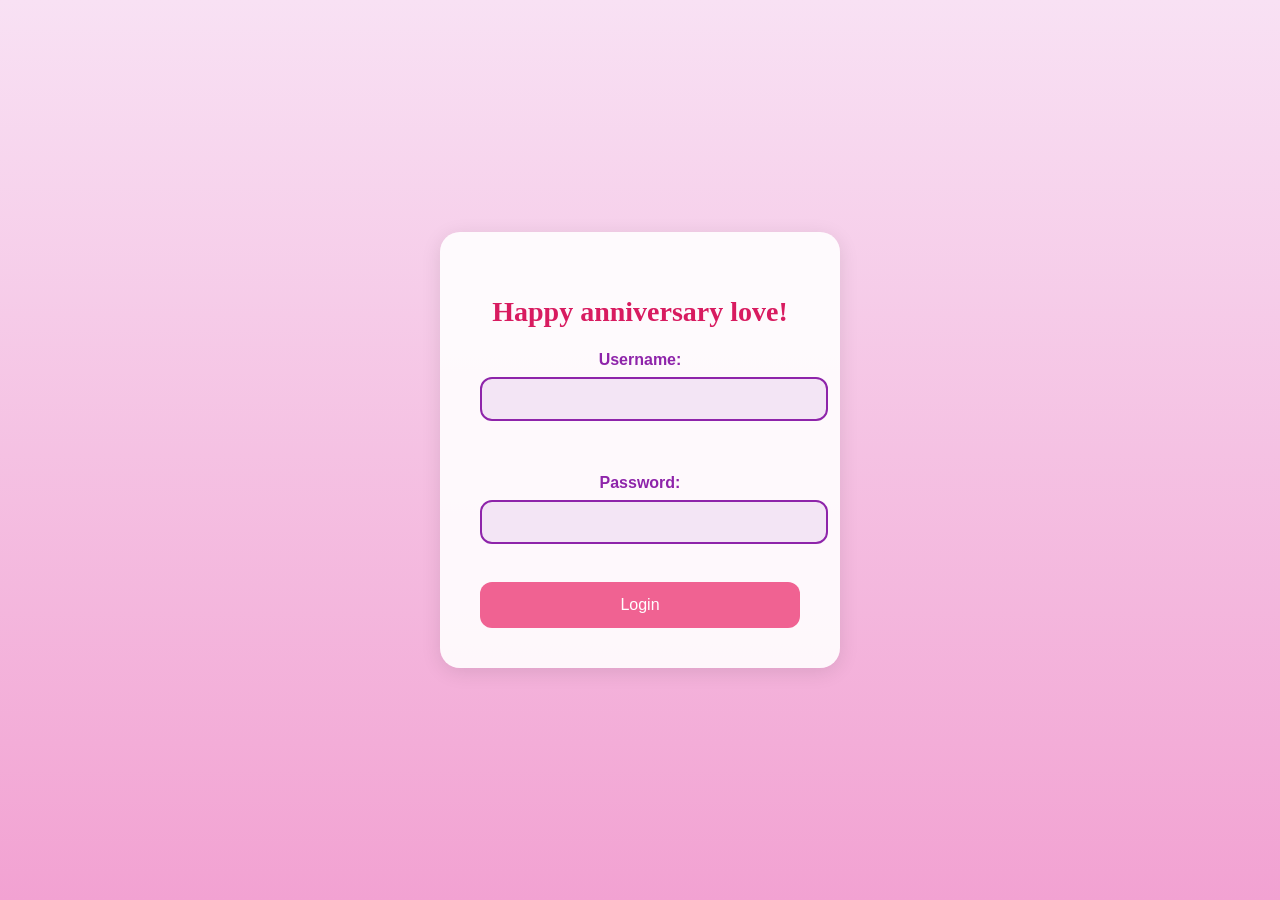
==== index.html @ 5197f385 "Add files via upload" ====
<!DOCTYPE html>
<html lang="en">
<head>
  <meta charset="UTF-8">
  <meta name="viewport" content="width=device-width, initial-scale=1.0">
  <title>Lovely Test Game</title>
  <style>
    /* General body styling */
    body {
      font-family: 'Quicksand', sans-serif;
      background: linear-gradient(to bottom, #F8E1F4, #F2A2D2); /* Soft pink gradient */
      color: #6A1E9C; /* Deep purple color for text */
      margin: 0;
      padding: 0;
      height: 100vh;
      display: flex;
      justify-content: center;
      align-items: center;
      position: relative;
      overflow: hidden; /* Ensures butterflies stay within the screen */
    }

    /* Butterfly image background */
    body::after {
      content: '';
      background-image: url('https://www.example.com/butterfly.png'); /* Replace with actual URL */
      position: absolute;
      top: 10%;
      left: 50%;
      background-size: contain;
      background-repeat: no-repeat;
      animation: flutter 7s infinite alternate;
      width: 60px;
      height: 60px;
      transform-origin: center;
    }

    /* Animations */
    @keyframes flutter {
      0% {
        transform: translate(0, 0) scale(1);
      }
      50% {
        transform: translate(30px, -30px) scale(1.3);
      }
      100% {
        transform: translate(-30px, 30px) scale(1);
      }
    }

    /* Centered container for the forms */
    .container {
      background-color: rgba(255, 255, 255, 0.9); /* Soft white background with transparency */
      border-radius: 20px;
      box-shadow: 0 4px 20px rgba(0, 0, 0, 0.1);
      padding: 40px;
      width: 320px;
      text-align: center;
      position: relative; /* Keep content above the animated background */
      overflow: hidden;
    }

    h2 {
      color: #D81B60; /* Soft pinkish color for headings */
      font-family: 'Dancing Script', cursive;
      font-size: 28px;
    }

    label {
      font-weight: bold;
      display: block;
      margin-top: 15px;
      color: #8E24AA;
      font-size: 16px;
    }

    input[type="text"], input[type="password"], input[type="text"] {
      width: 100%;
      padding: 12px;
      margin-top: 8px;
      margin-bottom: 20px;
      border: 2px solid #8E24AA;
      border-radius: 12px;
      outline: none;
      font-size: 14px;
      background-color: #F3E5F5;
    }

    input[type="text"]:focus, input[type="password"]:focus, input[type="number"]:focus {
      border-color: #F8BBD0;
    }

    button {
      background-color: #F06292;
      color: white;
      padding: 14px;
      border: none;
      border-radius: 12px;
      cursor: pointer;
      font-size: 16px;
      width: 100%;
      transition: background-color 0.3s ease;
    }

    button:hover {
      background-color: #D81B60;
    }

    .hidden {
      display: none;
    }

    .question {
      margin-bottom: 20px;
      text-align: left;
    }

    .question input {
      width: 50%;
      display: inline-block;
    }

    #loginError {
      color: red;
      font-size: 14px;
      margin-top: 10px;
      display: none;
    }

    #resultPage {
      text-align: center;
    }

    #resultPage h2 {
      font-size: 28px;
      color: #6A1E9C;
      font-family: 'Dancing Script', cursive;
    }

    #resultPage p {
      font-size: 18px;
      color: #F06292;
    }

    #resultPage button {
      background-color: #F8BBD0;
      color: #6A1E9C;
    }

    #resultPage button:hover {
      background-color: #F1C4E5;
    }

    /* Instructions page styling */
    .instructions-page {
      text-align: center;
    }

    .instructions-page h2 {
      color: #6A1E9C;
      font-size: 28px;
      font-family: 'Dancing Script', cursive;
    }

    .instructions-page p {
      font-size: 18px;
      color: #F06292;
    }

    .instructions-page button {
      background-color: #F8BBD0;
      color: #6A1E9C;
      padding: 14px;
      border: none;
      border-radius: 12px;
      cursor: pointer;
      font-size: 16px;
    }

    .instructions-page button:hover {
      background-color: #F1C4E5;
    }
  </style>
</head>
<body>

  <!-- Login Page -->
  <div class="container" id="loginPage">
    <h2>Happy anniversary love!</h2>
    <label for="username">Username:</label>
    <input type="text" id="username" required><br><br>
    <label for="password">Password:</label>
    <input type="password" id="password" required><br><br>
    <button type="button" onclick="login()">Login</button>
    <p id="loginError">Invalid username or password.</p>
  </div>

  <!-- Test Page (Quiz) -->
  <div class="container hidden" id="testPage">
    <h2>Test Game</h2>
    <form id="quizForm" onsubmit="return submitQuiz()">
      <div class="question">
        <label for="q1">What is the day of our anniversary?</label><br>
        <input type="text" id="q1" required>
      </div>
      <div class="question">
        <label for="q2">Saan tayo nung December 6?</label><br>
        <input type="text" id="q2" required>
      </div>
      <div class="question">
        <label for="q3">Ano yung majority color na nasa box?</label><br>
        <input type="text" id="q3" required>
      </div>
      <div class="question">
        <label for="q4">Bakit moko mahal?</label><br>
        <input type="text" id="q4" required>
      </div>
      <div class="question">
        <label for="q5">What is my love language?</label><br>
        <input type="text" id="q5" required>
      </div>
      <button type="submit">Submit</button>
    </form>
  </div>

  <!-- Instructions Page -->
  <div class="container hidden instructions-page" id="instructionsPage">
    <h2>Great job on finishing the quiz!</h2>
    <p> Hello, una sa lahat patugtog ka sa list na to sa tamang pagkakasunod sunod ah Paper rings by taylor swift , the only exception by paramore, Fix you cold play , santa tell me by ariana grande ayun next naman pag open mo nan syempre naman love meron yan jan pic at ayun may 1,2,3,4 una mong kukunin yung 1 syempre naman hahaha so ayun ang 1 nasa kanan ata di ko sure hay pero kung nasa harap mo pic nasa kanan siguro yun pag nabasa mo una una yun pag hindi baka nasa kaliwa hahahaha ayun tapos 2 sunod sunod na yun if kanan papuntang kaliwa if nasa kaliwa papunta sa kanan ayun baby ko tapos syempre baby ko enjoy the rest. wag mo muna i cliclick tong message dito kase pag na open mo na lahat tsaka mo open yung pinaka huli mwa iloveyouu. open mo na yung pinaka maliit hehe iloveyousomuch baby ko. </p>
    <button onclick="goToResultPage()">See the Message</button>
  </div>

  <!-- Result Page -->
  <div id="resultPage" class="hidden">
    <h2>Happy anniversary baby!</h2>
    <p>Hello love nakarating kana here so sa pinaka huli syempre ah nagpapakita ito ng walang hangang pagmamahal ko sayo na kahit na anong mangyare akoy buo at sayong sayo lagi hi baby ko maraming salamat dahil ikaw ang naging girlfriend ko hinding hindi ako nagsisisi na ikaw minahal ko dahil sa kabila ng mga bagay na di magandangn nangyayare e nandito ka parin ayun naman mahalaga sa lahat yubg pagigng matatag ng bawat isa alam kong balang araw mawawala yun pero sisikapin ko na maging mas okay padin us ayun baby ko and wag na tayo mag away and wag na maulit yung gabing nag away tayo kase mahirap yun for me and sa lahat ng di magaganda na alam mo wag na po gawin yun mag iwas iwas na po tayo sa mga haha haha nayan na reactions madalas ikaw na nagawa nan e wag mo naman ako lagi sinasabihan na guilty love lalo na nung nasa school nag sasabi lang ako ng totoo sayo lalo na yung sa babae eme eme totoo naman lahat sinasabi ko tsaka di ako nalapit love and ayun eto nga po pala yung pinag pupuyatan ko nahihirapan ako gumawa neto e first time and hindi pala madali tong ganito need pala talaga panay ka creativeness sa katawan na like motivated ka kung hindi talagang di ka makakabuo ng isang ganito so ayun mga parts na habang ginagawa koto aligaga ako may times pa na naiiyak me and nga pala baby ko hahaha ayun isip isip ko na kahit na magalit ka wag mo lang malaman na eto regalo ko okay lang e hahaha ayun baby ko mag iingat ka lagi happy anniversary maraming salamat sa lahat and proud na proud me sa kasipagan mo iloveeyouuuu and smile ka lagi baby ko ah mwaaaa 😚❤️ </p>
    <button onclick="goBackToLogin()">Go to Login Page</button>
  </div>

  <script>
    const validUsername = "ronabelle"; // Updated username
    const validPassword = "michaelangelovaldez"; // Updated password

    function login() {
      const username = document.getElementById("username").value;
      const password = document.getElementById("password").value;
      
      if (username === validUsername && password === validPassword) {
        document.getElementById("loginPage").classList.add("hidden");
        document.getElementById("testPage").classList.remove("hidden");
      } else {
        document.getElementById("loginError").style.display = "block";
      }
    }

    function submitQuiz() {
      const answers = [
        document.getElementById("q1").value.toLowerCase(),
        document.getElementById("q2").value.toLowerCase(),
        document.getElementById("q3").value.toLowerCase(),
        document.getElementById("q4").value.toLowerCase(),
        document.getElementById("q5").value.toLowerCase()
      ];

      const correctAnswers = [
        "december 6",
        "festivalmall",
        "lavender",
        "", // Any answer is accepted for question 4
        "physical touch and words of affirmation"
      ];

      for (let i = 0; i < answers.length; i++) {
        if (i === 3) {
          continue; // Skip validation for the "Bakit moko mahal?" question
        }
        if (answers[i] !== correctAnswers[i].toString()) {
          alert("You answered incorrectly. Try again.");
          return false; // Prevent form submission if incorrect answer is found
        }
      }

      document.getElementById("testPage").classList.add("hidden");
      document.getElementById("instructionsPage").classList.remove("hidden");
      return false; // Prevent form submission
    }

    function goToResultPage() {
      document.getElementById("instructionsPage").classList.add("hidden");
      document.getElementById("resultPage").classList.remove("hidden");
    }

    function goBackToLogin() {
      document.getElementById("resultPage").classList.add("hidden");
      document.getElementById("loginPage").classList.remove("hidden");
    }
  </script>

</body>
</html>
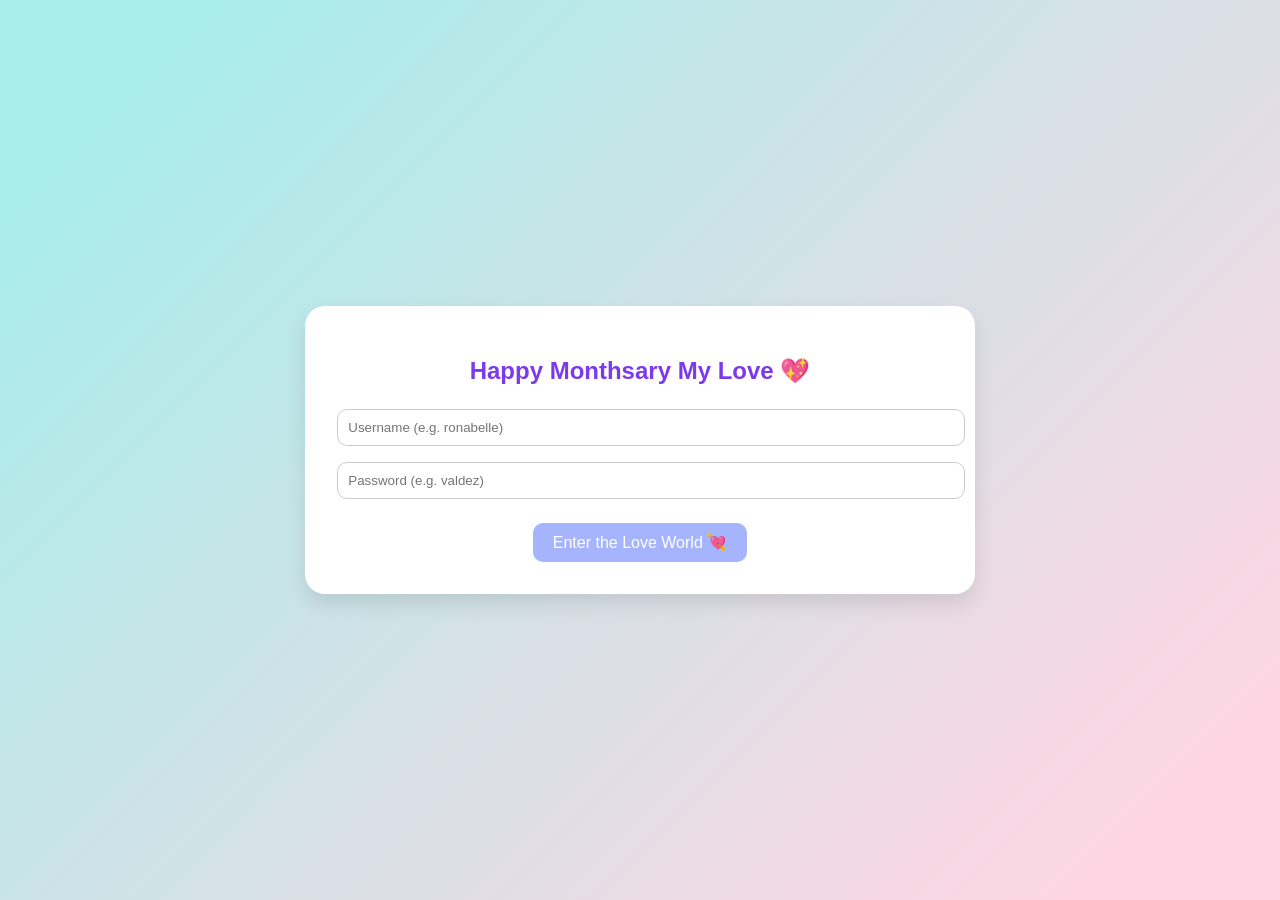
==== commit 78129fd4: "Add files via upload" ====
--- a/index.html
+++ b/index.html
@@ -1,300 +1,226 @@
 <!DOCTYPE html>
 <html lang="en">
 <head>
-  <meta charset="UTF-8">
-  <meta name="viewport" content="width=device-width, initial-scale=1.0">
-  <title>Lovely Test Game</title>
+  <meta charset="UTF-8" />
+  <meta name="viewport" content="width=device-width, initial-scale=1" />
+  <title>Welcome My Love</title>
   <style>
-    /* General body styling */
+    :root {
+      --primary-color: Lavender;
+      --secondary-color: #e0e7ff;
+      --accent-color: #a5b4fc;
+      --text-color: #1e293b;
+      --bg-color: #f8fafc;
+      --nav-bg: linear-gradient(135deg, #a8edea 10%, #fed6e3 90%);
+      --nav-text: black;
+      --nav-hover-bg: white;
+    }
+
     body {
-      font-family: 'Quicksand', sans-serif;
-      background: linear-gradient(to bottom, #F8E1F4, #F2A2D2); /* Soft pink gradient */
-      color: #6A1E9C; /* Deep purple color for text */
       margin: 0;
-      padding: 0;
-      height: 100vh;
-      display: flex;
+      font-family: 'Segoe UI', Tahoma, Geneva, Verdana, sans-serif;
+      background: linear-gradient(135deg, #a8edea 10%, #fed6e3 90%);
+      color: var(--text-color);
+      display: flex;
+      flex-direction: column;
+      min-height: 100vh;
+    }
+
+    .login-container {
+      display: flex;
+      flex-direction: column;
       justify-content: center;
       align-items: center;
-      position: relative;
-      overflow: hidden; /* Ensures butterflies stay within the screen */
-    }
-
-    /* Butterfly image background */
-    body::after {
-      content: '';
-      background-image: url('https://www.example.com/butterfly.png'); /* Replace with actual URL */
-      position: absolute;
-      top: 10%;
-      left: 50%;
-      background-size: contain;
-      background-repeat: no-repeat;
-      animation: flutter 7s infinite alternate;
-      width: 60px;
-      height: 60px;
-      transform-origin: center;
-    }
-
-    /* Animations */
-    @keyframes flutter {
-      0% {
-        transform: translate(0, 0) scale(1);
-      }
-      50% {
-        transform: translate(30px, -30px) scale(1.3);
-      }
-      100% {
-        transform: translate(-30px, 30px) scale(1);
-      }
-    }
-
-    /* Centered container for the forms */
-    .container {
-      background-color: rgba(255, 255, 255, 0.9); /* Soft white background with transparency */
+      height: 100vh;
+      background: var(--nav-bg);
+    }
+
+    .login-box {
+      background: white;
+      padding: 2rem;
       border-radius: 20px;
-      box-shadow: 0 4px 20px rgba(0, 0, 0, 0.1);
-      padding: 40px;
-      width: 320px;
+      box-shadow: 0 10px 20px rgba(0,0,0,0.1);
       text-align: center;
-      position: relative; /* Keep content above the animated background */
-      overflow: hidden;
-    }
-
-    h2 {
-      color: #D81B60; /* Soft pinkish color for headings */
-      font-family: 'Dancing Script', cursive;
-      font-size: 28px;
-    }
-
-    label {
-      font-weight: bold;
-      display: block;
-      margin-top: 15px;
-      color: #8E24AA;
-      font-size: 16px;
-    }
-
-    input[type="text"], input[type="password"], input[type="text"] {
+    }
+
+    .login-box h2 {
+      margin-bottom: 1rem;
+      color: #7c3aed;
+    }
+
+    .login-box input {
       width: 100%;
-      padding: 12px;
-      margin-top: 8px;
-      margin-bottom: 20px;
-      border: 2px solid #8E24AA;
-      border-radius: 12px;
-      outline: none;
-      font-size: 14px;
-      background-color: #F3E5F5;
-    }
-
-    input[type="text"]:focus, input[type="password"]:focus, input[type="number"]:focus {
-      border-color: #F8BBD0;
-    }
-
-    button {
-      background-color: #F06292;
+      padding: 10px;
+      margin: 0.5rem 0;
+      border: 1px solid #ccc;
+      border-radius: 10px;
+    }
+
+    .login-box button {
+      margin-top: 1rem;
+      padding: 10px 20px;
+      background-color: var(--accent-color);
       color: white;
-      padding: 14px;
       border: none;
-      border-radius: 12px;
+      border-radius: 10px;
       cursor: pointer;
-      font-size: 16px;
+      font-size: 1rem;
+    }
+
+    .login-box button:hover {
+      background-color: #818cf8;
+    }
+
+    header {
+      background-color: var(--nav-bg);
+      color: var(--nav-text);
+      padding: 1rem 2rem;
+      display: flex;
+      align-items: center;
+      justify-content: space-between;
+      flex-wrap: wrap;
+    }
+
+    header h1 {
+      margin: 0;
+      font-weight: 700;
+      font-size: 1.5rem;
+    }
+
+    nav {
+      display: flex;
+      gap: 1rem;
+    }
+
+    nav a {
+      color: var(--nav-text);
+      font-size: 1rem;
+      text-decoration: none;
+      padding: 0.5rem 1rem;
+      border-radius: 6px;
+      transition: background-color 0.3s ease;
+    }
+
+    nav a:hover,
+    nav a.active {
+      background-color: var(--nav-hover-bg);
+    }
+
+    main {
+      flex: 1;
+      padding: 2rem;
+      max-width: 900px;
+      margin: 0 auto;
       width: 100%;
-      transition: background-color 0.3s ease;
-    }
-
-    button:hover {
-      background-color: #D81B60;
-    }
-
-    .hidden {
+    }
+
+    footer {
+      text-align: center;
+      padding: 1rem 2rem;
+      font-size: 0.9rem;
+      color: #64748b;
+    }
+
+    .play-btn {
+      margin-top: 1rem;
+      padding: 10px 20px;
+      background-color: var(--accent-color);
+      color: white;
+      border: none;
+      border-radius: 10px;
+      cursor: pointer;
+      font-size: 1rem;
+    }
+
+    .play-btn:hover {
+      background-color: #818cf8;
+    }
+
+    #site-content {
       display: none;
-    }
-
-    .question {
-      margin-bottom: 20px;
-      text-align: left;
-    }
-
-    .question input {
-      width: 50%;
-      display: inline-block;
-    }
-
-    #loginError {
-      color: red;
-      font-size: 14px;
-      margin-top: 10px;
-      display: none;
-    }
-
-    #resultPage {
-      text-align: center;
-    }
-
-    #resultPage h2 {
-      font-size: 28px;
-      color: #6A1E9C;
-      font-family: 'Dancing Script', cursive;
-    }
-
-    #resultPage p {
-      font-size: 18px;
-      color: #F06292;
-    }
-
-    #resultPage button {
-      background-color: #F8BBD0;
-      color: #6A1E9C;
-    }
-
-    #resultPage button:hover {
-      background-color: #F1C4E5;
-    }
-
-    /* Instructions page styling */
-    .instructions-page {
-      text-align: center;
-    }
-
-    .instructions-page h2 {
-      color: #6A1E9C;
-      font-size: 28px;
-      font-family: 'Dancing Script', cursive;
-    }
-
-    .instructions-page p {
-      font-size: 18px;
-      color: #F06292;
-    }
-
-    .instructions-page button {
-      background-color: #F8BBD0;
-      color: #6A1E9C;
-      padding: 14px;
-      border: none;
-      border-radius: 12px;
-      cursor: pointer;
-      font-size: 16px;
-    }
-
-    .instructions-page button:hover {
-      background-color: #F1C4E5;
+      flex-direction: column;
+      min-height: 100vh;
     }
   </style>
 </head>
 <body>
 
-  <!-- Login Page -->
-  <div class="container" id="loginPage">
-    <h2>Happy anniversary love!</h2>
-    <label for="username">Username:</label>
-    <input type="text" id="username" required><br><br>
-    <label for="password">Password:</label>
-    <input type="password" id="password" required><br><br>
-    <button type="button" onclick="login()">Login</button>
-    <p id="loginError">Invalid username or password.</p>
+<!-- LOGIN SCREEN -->
+<div class="login-container" id="login-container">
+  <div class="login-box">
+    <h2>Happy Monthsary My Love 💖</h2>
+    <input type="text" id="username" placeholder="Username (e.g. ronabelle)" />
+    <input type="password" id="password" placeholder="Password (e.g. valdez)" />
+    <button onclick="login()">Enter the Love World 💘</button>
   </div>
-
-  <!-- Test Page (Quiz) -->
-  <div class="container hidden" id="testPage">
-    <h2>Test Game</h2>
-    <form id="quizForm" onsubmit="return submitQuiz()">
-      <div class="question">
-        <label for="q1">What is the day of our anniversary?</label><br>
-        <input type="text" id="q1" required>
-      </div>
-      <div class="question">
-        <label for="q2">Saan tayo nung December 6?</label><br>
-        <input type="text" id="q2" required>
-      </div>
-      <div class="question">
-        <label for="q3">Ano yung majority color na nasa box?</label><br>
-        <input type="text" id="q3" required>
-      </div>
-      <div class="question">
-        <label for="q4">Bakit moko mahal?</label><br>
-        <input type="text" id="q4" required>
-      </div>
-      <div class="question">
-        <label for="q5">What is my love language?</label><br>
-        <input type="text" id="q5" required>
-      </div>
-      <button type="submit">Submit</button>
-    </form>
-  </div>
-
-  <!-- Instructions Page -->
-  <div class="container hidden instructions-page" id="instructionsPage">
-    <h2>Great job on finishing the quiz!</h2>
-    <p> Hello, una sa lahat patugtog ka sa list na to sa tamang pagkakasunod sunod ah Paper rings by taylor swift , the only exception by paramore, Fix you cold play , santa tell me by ariana grande ayun next naman pag open mo nan syempre naman love meron yan jan pic at ayun may 1,2,3,4 una mong kukunin yung 1 syempre naman hahaha so ayun ang 1 nasa kanan ata di ko sure hay pero kung nasa harap mo pic nasa kanan siguro yun pag nabasa mo una una yun pag hindi baka nasa kaliwa hahahaha ayun tapos 2 sunod sunod na yun if kanan papuntang kaliwa if nasa kaliwa papunta sa kanan ayun baby ko tapos syempre baby ko enjoy the rest. wag mo muna i cliclick tong message dito kase pag na open mo na lahat tsaka mo open yung pinaka huli mwa iloveyouu. open mo na yung pinaka maliit hehe iloveyousomuch baby ko. </p>
-    <button onclick="goToResultPage()">See the Message</button>
-  </div>
-
-  <!-- Result Page -->
-  <div id="resultPage" class="hidden">
-    <h2>Happy anniversary baby!</h2>
-    <p>Hello love nakarating kana here so sa pinaka huli syempre ah nagpapakita ito ng walang hangang pagmamahal ko sayo na kahit na anong mangyare akoy buo at sayong sayo lagi hi baby ko maraming salamat dahil ikaw ang naging girlfriend ko hinding hindi ako nagsisisi na ikaw minahal ko dahil sa kabila ng mga bagay na di magandangn nangyayare e nandito ka parin ayun naman mahalaga sa lahat yubg pagigng matatag ng bawat isa alam kong balang araw mawawala yun pero sisikapin ko na maging mas okay padin us ayun baby ko and wag na tayo mag away and wag na maulit yung gabing nag away tayo kase mahirap yun for me and sa lahat ng di magaganda na alam mo wag na po gawin yun mag iwas iwas na po tayo sa mga haha haha nayan na reactions madalas ikaw na nagawa nan e wag mo naman ako lagi sinasabihan na guilty love lalo na nung nasa school nag sasabi lang ako ng totoo sayo lalo na yung sa babae eme eme totoo naman lahat sinasabi ko tsaka di ako nalapit love and ayun eto nga po pala yung pinag pupuyatan ko nahihirapan ako gumawa neto e first time and hindi pala madali tong ganito need pala talaga panay ka creativeness sa katawan na like motivated ka kung hindi talagang di ka makakabuo ng isang ganito so ayun mga parts na habang ginagawa koto aligaga ako may times pa na naiiyak me and nga pala baby ko hahaha ayun isip isip ko na kahit na magalit ka wag mo lang malaman na eto regalo ko okay lang e hahaha ayun baby ko mag iingat ka lagi happy anniversary maraming salamat sa lahat and proud na proud me sa kasipagan mo iloveeyouuuu and smile ka lagi baby ko ah mwaaaa 😚❤️ </p>
-    <button onclick="goBackToLogin()">Go to Login Page</button>
-  </div>
-
-  <script>
-    const validUsername = "ronabelle"; // Updated username
-    const validPassword = "michaelangelovaldez"; // Updated password
-
-    function login() {
-      const username = document.getElementById("username").value;
-      const password = document.getElementById("password").value;
-      
-      if (username === validUsername && password === validPassword) {
-        document.getElementById("loginPage").classList.add("hidden");
-        document.getElementById("testPage").classList.remove("hidden");
-      } else {
-        document.getElementById("loginError").style.display = "block";
-      }
-    }
-
-    function submitQuiz() {
-      const answers = [
-        document.getElementById("q1").value.toLowerCase(),
-        document.getElementById("q2").value.toLowerCase(),
-        document.getElementById("q3").value.toLowerCase(),
-        document.getElementById("q4").value.toLowerCase(),
-        document.getElementById("q5").value.toLowerCase()
-      ];
-
-      const correctAnswers = [
-        "december 6",
-        "festivalmall",
-        "lavender",
-        "", // Any answer is accepted for question 4
-        "physical touch and words of affirmation"
-      ];
-
-      for (let i = 0; i < answers.length; i++) {
-        if (i === 3) {
-          continue; // Skip validation for the "Bakit moko mahal?" question
-        }
-        if (answers[i] !== correctAnswers[i].toString()) {
-          alert("You answered incorrectly. Try again.");
-          return false; // Prevent form submission if incorrect answer is found
-        }
-      }
-
-      document.getElementById("testPage").classList.add("hidden");
-      document.getElementById("instructionsPage").classList.remove("hidden");
-      return false; // Prevent form submission
-    }
-
-    function goToResultPage() {
-      document.getElementById("instructionsPage").classList.add("hidden");
-      document.getElementById("resultPage").classList.remove("hidden");
-    }
-
-    function goBackToLogin() {
-      document.getElementById("resultPage").classList.add("hidden");
-      document.getElementById("loginPage").classList.remove("hidden");
-    }
-  </script>
+</div>
+
+<!-- SITE CONTENT -->
+<div id="site-content">
+  <header>
+    <div style="display: flex; align-items: center; gap: 0.5rem;">
+      <img src="logo.jpeg" alt="Logo" style="height: 120px; width: 85px;" />
+      <h1>My special website</h1>
+    </div>
+    <nav aria-label="Primary">
+      <a href="index.html" class="active" aria-current="page">Home</a>
+      <a href="music.html">Music</a>
+      <a href="photos.html">Photo</a>
+    </nav>
+  </header>
+
+  <audio id="bg-music" loop>
+    <source src="Paper.mp3" type="audio/mpeg" />
+    Your browser does not support the audio element.
+  </audio>
+
+  <main>
+    <h2>Welcome to the home page</h2><br>
+
+    <video width="70%" controls loop>
+      <source src="v1.mp4" type="video/mp4">
+      Your browser does not support the video tag.
+    </video>
+
+    <button class="play-btn" onclick="document.getElementById('bg-music').play()">🎵 Click to Play Our Song</button>
+
+    <h3>⚠️ CAUTION <br> Paano gamitin: Dito sa Home, okay lang mag-scroll scroll. Pero sa Music page, paki-play muna ang kanta bago ka magbasa, okay? At pakinggan hanggang dulo bago mag-next. Enjoy, mahal! ❤️</h3>
+    
+    <video width="70%" controls loop>
+  <source src="v2.mp4" type="video/mp4">
+  Your browser does not support the video tag.
+</video>
+
+    
+  </main>
+
+  <footer>
+    &copy; June 6, 2025. All rights reserved.
+  </footer>
+</div>
+
+<script>
+  function login() {
+    const user = document.getElementById("username").value.trim().toLowerCase();
+    const pass = document.getElementById("password").value.trim().toLowerCase();
+
+    if (user === "ronabelle" && pass === "valdez") {
+      document.getElementById("login-container").style.display = "none";
+      document.getElementById("site-content").style.display = "flex";
+      document.getElementById("bg-music").play().catch(() => {});
+    } else {
+      alert("Oops! Wrong username or password, try again my love 😢");
+    }
+  }
+
+  // Optional: autoplay music after user clicks anywhere
+  document.addEventListener("click", function () {
+    const audio = document.getElementById("bg-music");
+    if (audio && !audio.played.length) {
+      audio.play().catch(() => {});
+    }
+  }, { once: true });
+</script>
 
 </body>
 </html>
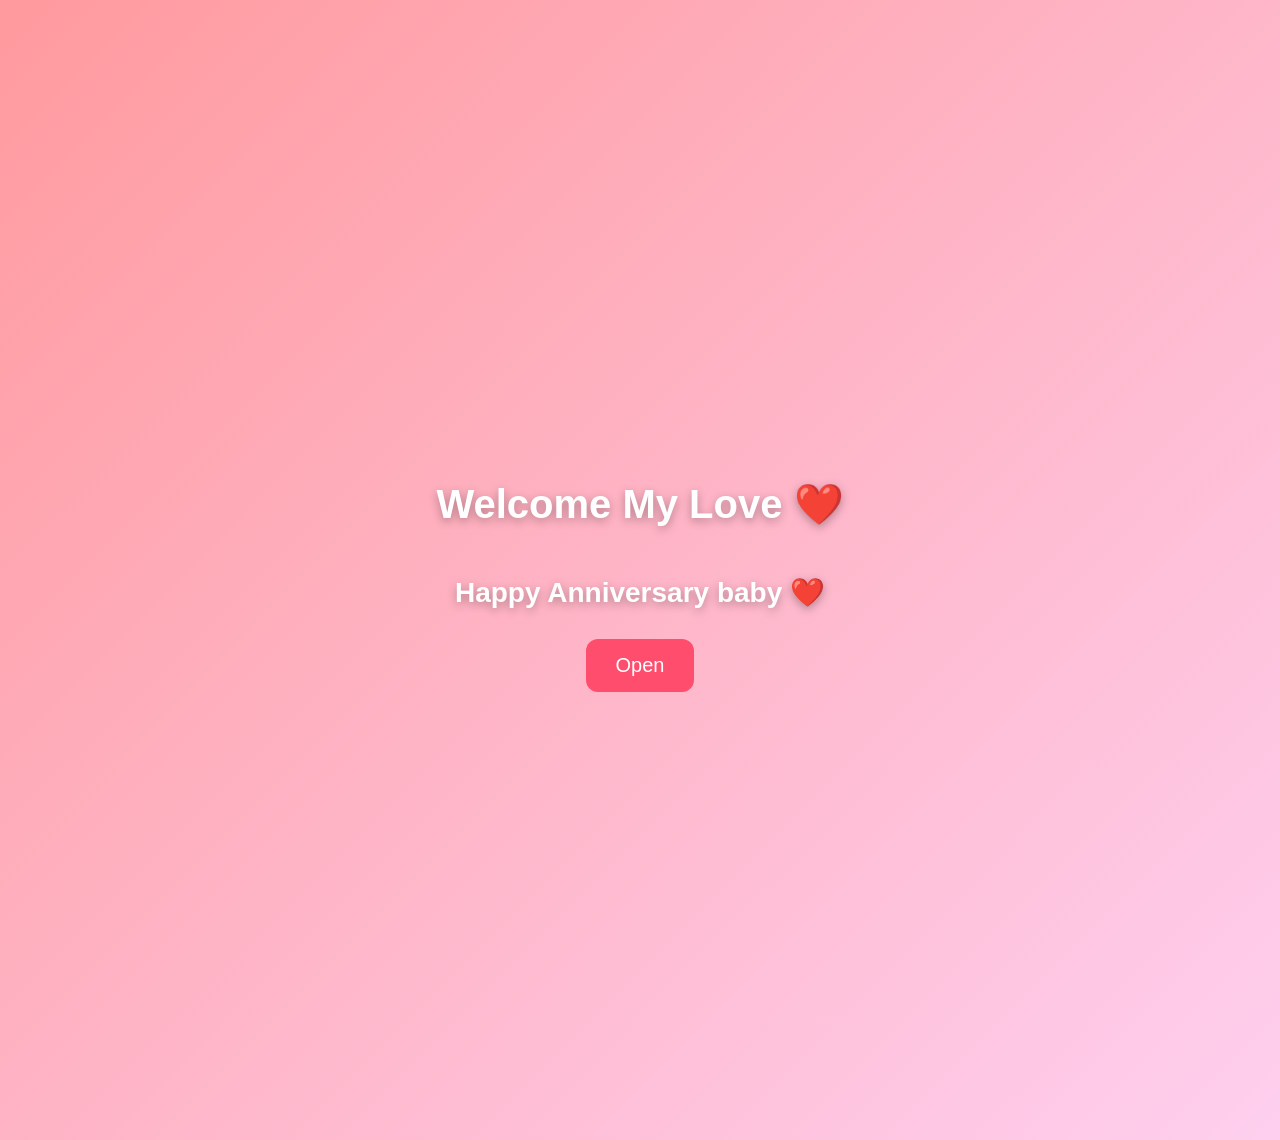
==== commit 87aed81a: "Add files via upload" ====
--- a/index.html
+++ b/index.html
@@ -1,226 +1,262 @@
 <!DOCTYPE html>
 <html lang="en">
 <head>
-  <meta charset="UTF-8" />
-  <meta name="viewport" content="width=device-width, initial-scale=1" />
-  <title>Welcome My Love</title>
+  <meta charset="UTF-8">
+  <title>Happy Anniversary ❤️</title>
+  <link rel="stylesheet" href="style.css">
   <style>
-    :root {
-      --primary-color: Lavender;
-      --secondary-color: #e0e7ff;
-      --accent-color: #a5b4fc;
-      --text-color: #1e293b;
-      --bg-color: #f8fafc;
-      --nav-bg: linear-gradient(135deg, #a8edea 10%, #fed6e3 90%);
-      --nav-text: black;
-      --nav-hover-bg: white;
-    }
-
     body {
       margin: 0;
-      font-family: 'Segoe UI', Tahoma, Geneva, Verdana, sans-serif;
-      background: linear-gradient(135deg, #a8edea 10%, #fed6e3 90%);
-      color: var(--text-color);
-      display: flex;
-      flex-direction: column;
-      min-height: 100vh;
-    }
-
-    .login-container {
+      font-family: "Poppins", sans-serif;
+      background: #ffcce6;
+    }
+
+    /* OPEN BUTTON PAGE */
+    #password-gate.centered {
       display: flex;
       flex-direction: column;
       justify-content: center;
       align-items: center;
       height: 100vh;
-      background: var(--nav-bg);
-    }
-
-    .login-box {
+      text-align: center;
+      background: linear-gradient(135deg,#ff9a9e,#fecfef);
+    }
+    #password-gate h1,
+    #password-gate h3 {
+      color: white;
+      margin-bottom: 20px;
+      text-shadow: 0 3px 10px rgba(0,0,0,0.3);
+    }
+    #password-gate h1 { font-size: 40px; }
+    #password-gate h3 { font-size: 28px; }
+    #password-gate button {
+      padding: 15px 30px;
+      border: none;
+      background: #ff4d6d;
+      color: white;
+      border-radius: 12px;
+      cursor: pointer;
+      font-size: 20px;
+    }
+
+    /* NAVBAR */
+    .navbar {
+      width: 100%;
+      background: rgba(255,255,255,0.9);
+      padding: 12px 20px;
+      display: flex;
+      justify-content: space-between;
+      align-items: center;
+      position: fixed;
+      top: 0;
+      left: 0;
+      backdrop-filter: blur(10px);
+      box-shadow: 0 4px 10px rgba(0,0,0,0.1);
+      z-index: 999;
+      display: none;
+      flex-wrap: wrap;
+    }
+    .navbar a {
+      text-decoration: none;
+      color: #d60048;
+      font-weight: bold;
+      margin: 5px 10px;
+      font-size: 18px;
+    }
+
+    /* Hero Section */
+    .hero {
+      padding: 80px 20px;
+      text-align: center;
+      background-image: url('bg.jpg');
+      background-size: cover;
+      background-position: center;
+      color: white;
+    }
+    .hero h1 { font-size: 36px; margin-bottom: 20px; }
+    .hero p { font-size: 20px; }
+
+    /* Carousel */
+    .carousel-container {
+      width: 90%;
+      max-width: 800px;
+      margin: 50px auto;
+      overflow: hidden;
+      border-radius: 15px;
+      box-shadow: 0 8px 20px rgba(0,0,0,0.3);
+    }
+    .carousel-slide {
+      display: flex;
+      transition: transform 0.5s ease-in-out;
+    }
+    .carousel-slide img {
+      width: 100%;
+      flex-shrink: 0;
+      height: auto;
+      object-fit: cover;
+      border-radius: 15px;
+    }
+
+    /* Video */
+    .video-container {
+      text-align: center;
+      margin: 50px 20px;
+    }
+    .video-container video {
+      width: 100%;
+      max-width: 600px;
+      height: auto;
+      border-radius: 12px;
+    }
+
+    /* Messages Section */
+    .section-messages {
+      padding: 50px 20px;
+      text-align: center;
+      background: #ffe6f0;
+    }
+    .section-messages h2 {
+      font-size: 32px;
+      color: #d60048;
+      margin-bottom: 30px;
+    }
+    .card-container {
+      display: grid;
+      grid-template-columns: repeat(auto-fit, minmax(250px, 1fr));
+      gap: 20px;
+      justify-items: center;
+    }
+    .msg-card {
       background: white;
-      padding: 2rem;
-      border-radius: 20px;
-      box-shadow: 0 10px 20px rgba(0,0,0,0.1);
-      text-align: center;
-    }
-
-    .login-box h2 {
-      margin-bottom: 1rem;
-      color: #7c3aed;
-    }
-
-    .login-box input {
-      width: 100%;
-      padding: 10px;
-      margin: 0.5rem 0;
-      border: 1px solid #ccc;
-      border-radius: 10px;
-    }
-
-    .login-box button {
-      margin-top: 1rem;
-      padding: 10px 20px;
-      background-color: var(--accent-color);
-      color: white;
-      border: none;
-      border-radius: 10px;
-      cursor: pointer;
-      font-size: 1rem;
-    }
-
-    .login-box button:hover {
-      background-color: #818cf8;
-    }
-
-    header {
-      background-color: var(--nav-bg);
-      color: var(--nav-text);
-      padding: 1rem 2rem;
-      display: flex;
-      align-items: center;
-      justify-content: space-between;
-      flex-wrap: wrap;
-    }
-
-    header h1 {
-      margin: 0;
-      font-weight: 700;
-      font-size: 1.5rem;
-    }
-
-    nav {
-      display: flex;
-      gap: 1rem;
-    }
-
-    nav a {
-      color: var(--nav-text);
-      font-size: 1rem;
-      text-decoration: none;
-      padding: 0.5rem 1rem;
-      border-radius: 6px;
-      transition: background-color 0.3s ease;
-    }
-
-    nav a:hover,
-    nav a.active {
-      background-color: var(--nav-hover-bg);
-    }
-
-    main {
-      flex: 1;
-      padding: 2rem;
-      max-width: 900px;
-      margin: 0 auto;
-      width: 100%;
-    }
-
-    footer {
-      text-align: center;
-      padding: 1rem 2rem;
-      font-size: 0.9rem;
-      color: #64748b;
-    }
-
-    .play-btn {
-      margin-top: 1rem;
-      padding: 10px 20px;
-      background-color: var(--accent-color);
-      color: white;
-      border: none;
-      border-radius: 10px;
-      cursor: pointer;
-      font-size: 1rem;
-    }
-
-    .play-btn:hover {
-      background-color: #818cf8;
-    }
-
-    #site-content {
-      display: none;
-      flex-direction: column;
-      min-height: 100vh;
+      padding: 20px;
+      border-radius: 15px;
+      box-shadow: 0 6px 15px rgba(0,0,0,0.1);
+      border-left: 5px solid #ff4d6d;
+      font-style: italic;
+      font-size: 16px;
+      text-align: left;
+      transition: transform 0.3s;
+    }
+    .msg-card:hover { transform: translateY(-5px); }
+
+    /* Petals */
+    .petal {
+      position: fixed;
+      top: -10px;
+      width: 15px;
+      height: 15px;
+      background: pink;
+      border-radius: 50%;
+      opacity: 0.8;
+      animation: fall 10s linear forwards;
+    }
+    @keyframes fall { to { transform: translateY(90vh); opacity:0; } }
+
+    /* RESPONSIVE MEDIA QUERIES */
+    @media (max-width: 768px) {
+      .hero h1 { font-size: 28px; }
+      .hero p { font-size: 16px; }
+      .section-messages h2 { font-size: 28px; }
+      .navbar a { font-size: 16px; margin: 5px; }
+      .carousel-container { width: 95%; }
+    }
+    @media (max-width: 480px) {
+      .hero h1 { font-size: 24px; }
+      .hero p { font-size: 14px; }
+      .section-messages h2 { font-size: 24px; }
     }
   </style>
 </head>
 <body>
 
-<!-- LOGIN SCREEN -->
-<div class="login-container" id="login-container">
-  <div class="login-box">
-    <h2>Happy Monthsary My Love 💖</h2>
-    <input type="text" id="username" placeholder="Username (e.g. ronabelle)" />
-    <input type="password" id="password" placeholder="Password (e.g. valdez)" />
-    <button onclick="login()">Enter the Love World 💘</button>
+  <!-- OPEN BUTTON PAGE -->
+  <section id="password-gate" class="centered">
+    <h1>Welcome My Love ❤️</h1>
+    <h3>Happy Anniversary baby ❤️</h3>
+    <button onclick="openSite()">Open</button>
+  </section>
+
+  <!-- MAIN CONTENT HIDDEN UNTIL OPEN -->
+  <div id="content" style="display:none;">
+
+    <!-- Navbar -->
+    <nav class="navbar">
+      <div><strong>❤️ Our Anniversary</strong></div>
+      <div>
+        <a href="index.html">Home</a>
+        <a href="gallery.html">Gallery</a>
+        <a href="messages.html">Messages</a>
+        <a href="secret.html">Secret</a>
+        <a href="navbar.html"></a>
+      </div>
+    </nav>
+
+    <!-- Hero Section -->
+    <section id="hero" class="hero">
+      <h1>Happy 2nd Anniversary, Love ❤️</h1>
+      <p>You are my forever, my comfort, my happiness.</p>
+    </section>
+
+    <!-- Carousel Section -->
+    <section id="carousel" class="carousel-container">
+      <div class="carousel-slide">
+        <img src="c1.jpeg" alt="Photo 1">
+        <img src="c2.jpg" alt="Photo 2">
+        <img src="c3.jpg" alt="Photo 3">
+      </div>
+    </section>
+
+    <!-- Video Section -->
+    <section class="video-container">
+      <video id="loveVideo" controls>
+        <source src="lv_7136582839465823489_20251205225628.mp4" type="video/mp4">
+      </video>
+    </section>
+
+    <!-- Messages Section -->
+    <section id="messages" class="section-messages">
+      <h2>Messages for You 💌</h2>
+      <div class="card-container">
+        <div class="msg-card"><p>"Love, every day with you feels like a blessing I don’t deserve, but I’m forever thankful for it."</p></div>
+        <div class="msg-card"><p>"You are my heart, my home, and my happiness. I love you more than words can say."</p></div>
+        <div class="msg-card"><p>"Your smile lights up my darkest days, and your laugh is the sweetest melody I know."</p></div>
+        <div class="msg-card"><p>"I will always choose you today, tomorrow, and forever."</p></div>
+        <div class="msg-card"><p>"In your eyes, I see my future, and in your arms, I find my peace. Happy anniversary, my everything."</p></div>
+        <div class="msg-card"><p>"You make every moment magical, and I can't imagine my life without you by my side."</p></div>
+      </div>
+    </section>
+
   </div>
-</div>
-
-<!-- SITE CONTENT -->
-<div id="site-content">
-  <header>
-    <div style="display: flex; align-items: center; gap: 0.5rem;">
-      <img src="logo.jpeg" alt="Logo" style="height: 120px; width: 85px;" />
-      <h1>My special website</h1>
-    </div>
-    <nav aria-label="Primary">
-      <a href="index.html" class="active" aria-current="page">Home</a>
-      <a href="music.html">Music</a>
-      <a href="photos.html">Photo</a>
-    </nav>
-  </header>
-
-  <audio id="bg-music" loop>
-    <source src="Paper.mp3" type="audio/mpeg" />
-    Your browser does not support the audio element.
-  </audio>
-
-  <main>
-    <h2>Welcome to the home page</h2><br>
-
-    <video width="70%" controls loop>
-      <source src="v1.mp4" type="video/mp4">
-      Your browser does not support the video tag.
-    </video>
-
-    <button class="play-btn" onclick="document.getElementById('bg-music').play()">🎵 Click to Play Our Song</button>
-
-    <h3>⚠️ CAUTION <br> Paano gamitin: Dito sa Home, okay lang mag-scroll scroll. Pero sa Music page, paki-play muna ang kanta bago ka magbasa, okay? At pakinggan hanggang dulo bago mag-next. Enjoy, mahal! ❤️</h3>
-    
-    <video width="70%" controls loop>
-  <source src="v2.mp4" type="video/mp4">
-  Your browser does not support the video tag.
-</video>
-
-    
-  </main>
-
-  <footer>
-    &copy; June 6, 2025. All rights reserved.
-  </footer>
-</div>
-
-<script>
-  function login() {
-    const user = document.getElementById("username").value.trim().toLowerCase();
-    const pass = document.getElementById("password").value.trim().toLowerCase();
-
-    if (user === "ronabelle" && pass === "valdez") {
-      document.getElementById("login-container").style.display = "none";
-      document.getElementById("site-content").style.display = "flex";
-      document.getElementById("bg-music").play().catch(() => {});
-    } else {
-      alert("Oops! Wrong username or password, try again my love 😢");
-    }
-  }
-
-  // Optional: autoplay music after user clicks anywhere
-  document.addEventListener("click", function () {
-    const audio = document.getElementById("bg-music");
-    if (audio && !audio.played.length) {
-      audio.play().catch(() => {});
-    }
-  }, { once: true });
-</script>
-
+
+  <!-- Petals Container -->
+  <div id="petal-container"></div>
+
+  <script>
+    // Open site logic
+    function openSite() {
+      document.getElementById("password-gate").style.display = "none";
+      document.getElementById("content").style.display = "block";
+      document.querySelector(".navbar").style.display = "flex";
+    }
+
+    // Carousel
+    const slide = document.querySelector('.carousel-slide');
+    const slides = document.querySelectorAll('.carousel-slide img');
+    let currentIndex = 0;
+    setInterval(() => {
+      currentIndex++;
+      if(currentIndex >= slides.length) currentIndex = 0;
+      slide.style.transform = `translateX(-${currentIndex * 100}%)`;
+    }, 3000);
+
+    // Falling petals
+    setInterval(() => {
+      let petal = document.createElement("div");
+      petal.classList.add("petal");
+      petal.style.left = Math.random() * window.innerWidth + "px";
+      document.getElementById("petal-container").appendChild(petal);
+      setTimeout(() => { petal.remove(); }, 4000);
+    }, 300);
+  </script>
 </body>
-</html>
+</html>
--- a/style.css
+++ b/style.css
@@ -0,0 +1,86 @@
+body {
+  margin: 0;
+  font-family: "Poppins", sans-serif;
+  background: linear-gradient(135deg, #ffdde1, #ee9ca7);
+}
+
+/* Center Login */
+.centered {
+  height: 100vh;
+  display: flex;
+  flex-direction: column;
+  justify-content: center;
+  align-items: center;
+  text-align: center;
+}
+
+input {
+  padding: 10px;
+  width: 240px;
+  border-radius: 8px;
+  border: none;
+  margin-top: 10px;
+}
+
+button {
+  margin-top: 10px;
+  padding: 10px 18px;
+  background: #ff4d6d;
+  color: white;
+  border: none;
+  border-radius: 8px;
+  cursor: pointer;
+}
+
+.error { color: white; }
+
+/* Navbar */
+.navbar {
+  width: 100%;
+  background: rgba(255,255,255,0.9);
+  padding: 12px 20px;
+  display: flex;
+  justify-content: space-between;
+  align-items: center;
+  position: fixed;
+  top: 0;
+  left: 0;
+  backdrop-filter: blur(10px);
+}
+
+.navbar a {
+  margin: 0 10px;
+  text-decoration: none;
+  font-weight: bold;
+  color: #d60048;
+}
+
+/* Sections */
+section { padding: 120px 20px; text-align: center; }
+
+/* Gallery */
+.gallery-grid {
+  display: grid;
+  grid-template-columns: repeat(3,1fr);
+  gap: 15px;
+}
+
+.photo {
+  height: 150px;
+  background: #000;
+  border-radius: 12px;
+}
+
+/* Messages */
+.cards {
+  display: grid;
+  gap: 15px;
+  padding: 20px;
+}
+
+.msg-card {
+  background: white;
+  padding: 15px;
+  border-left: 5px solid #ff4d6d;
+  border-radius: 12px;
+}
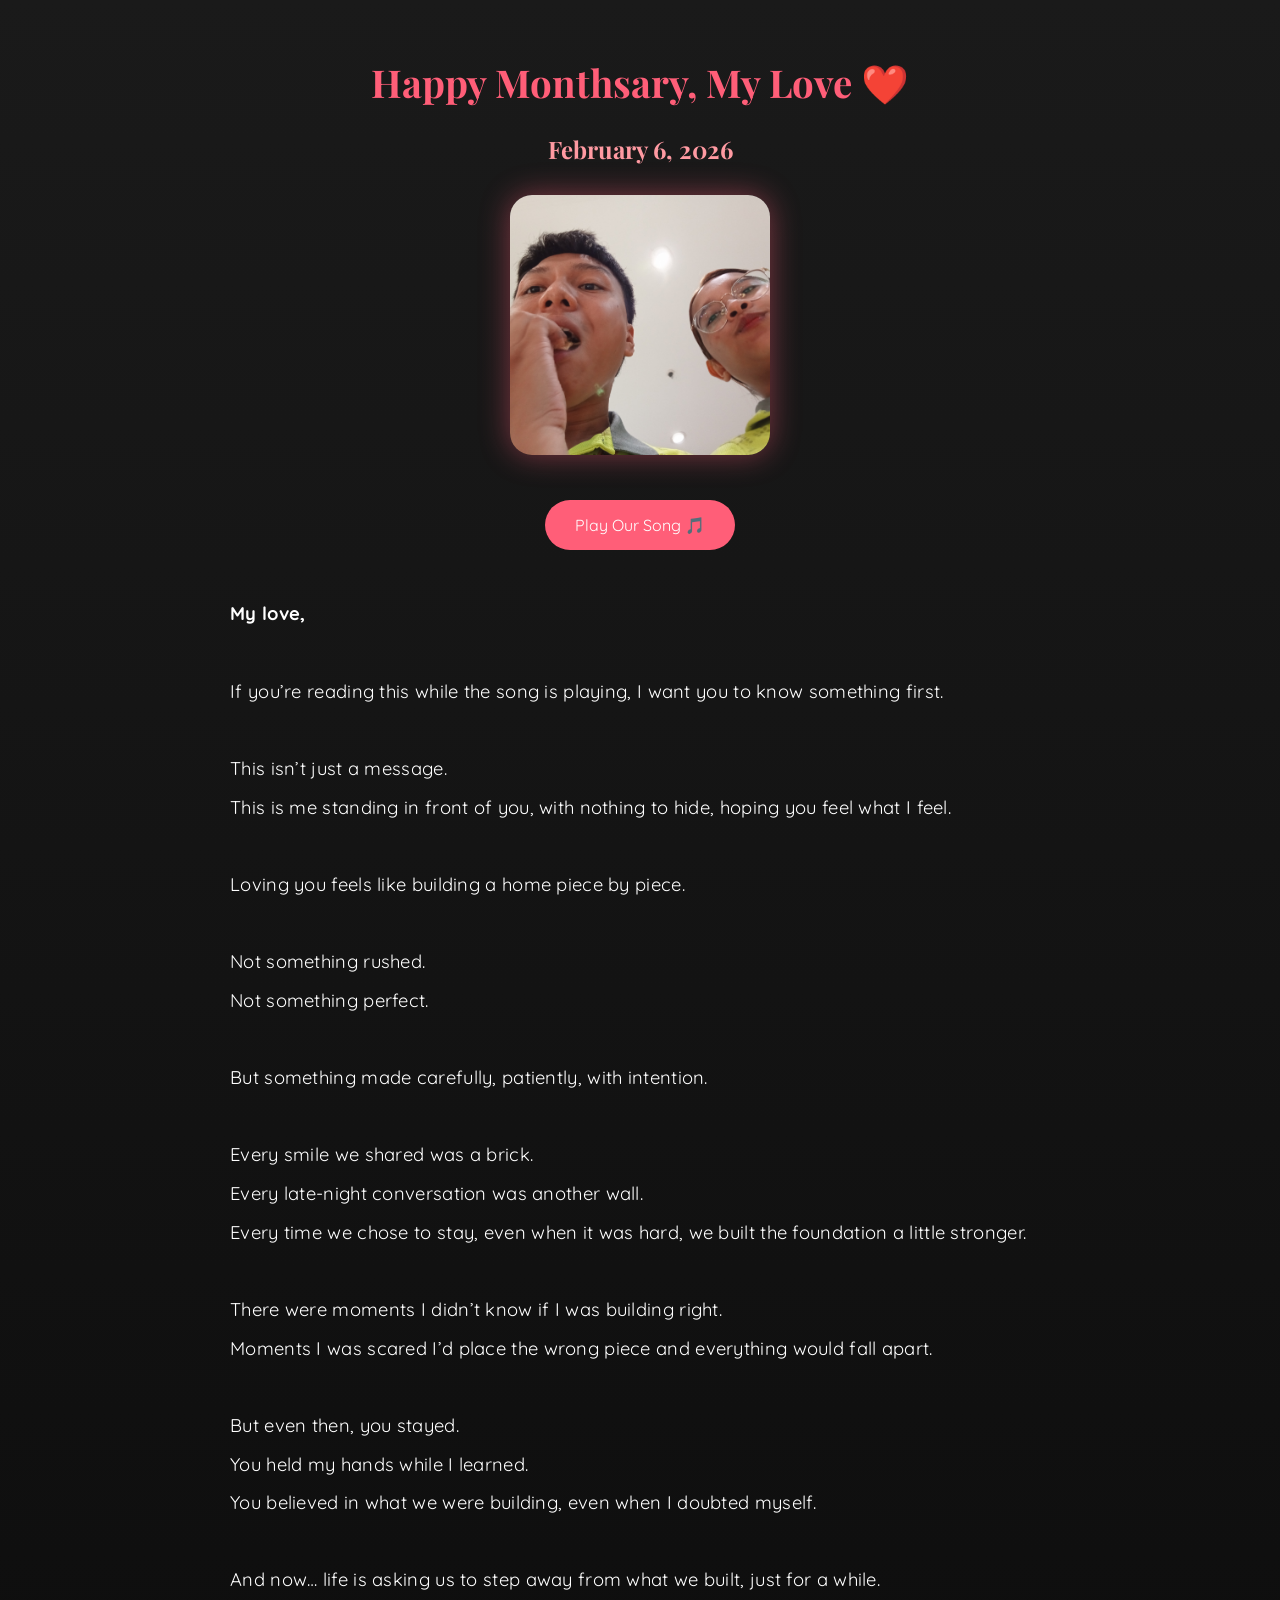
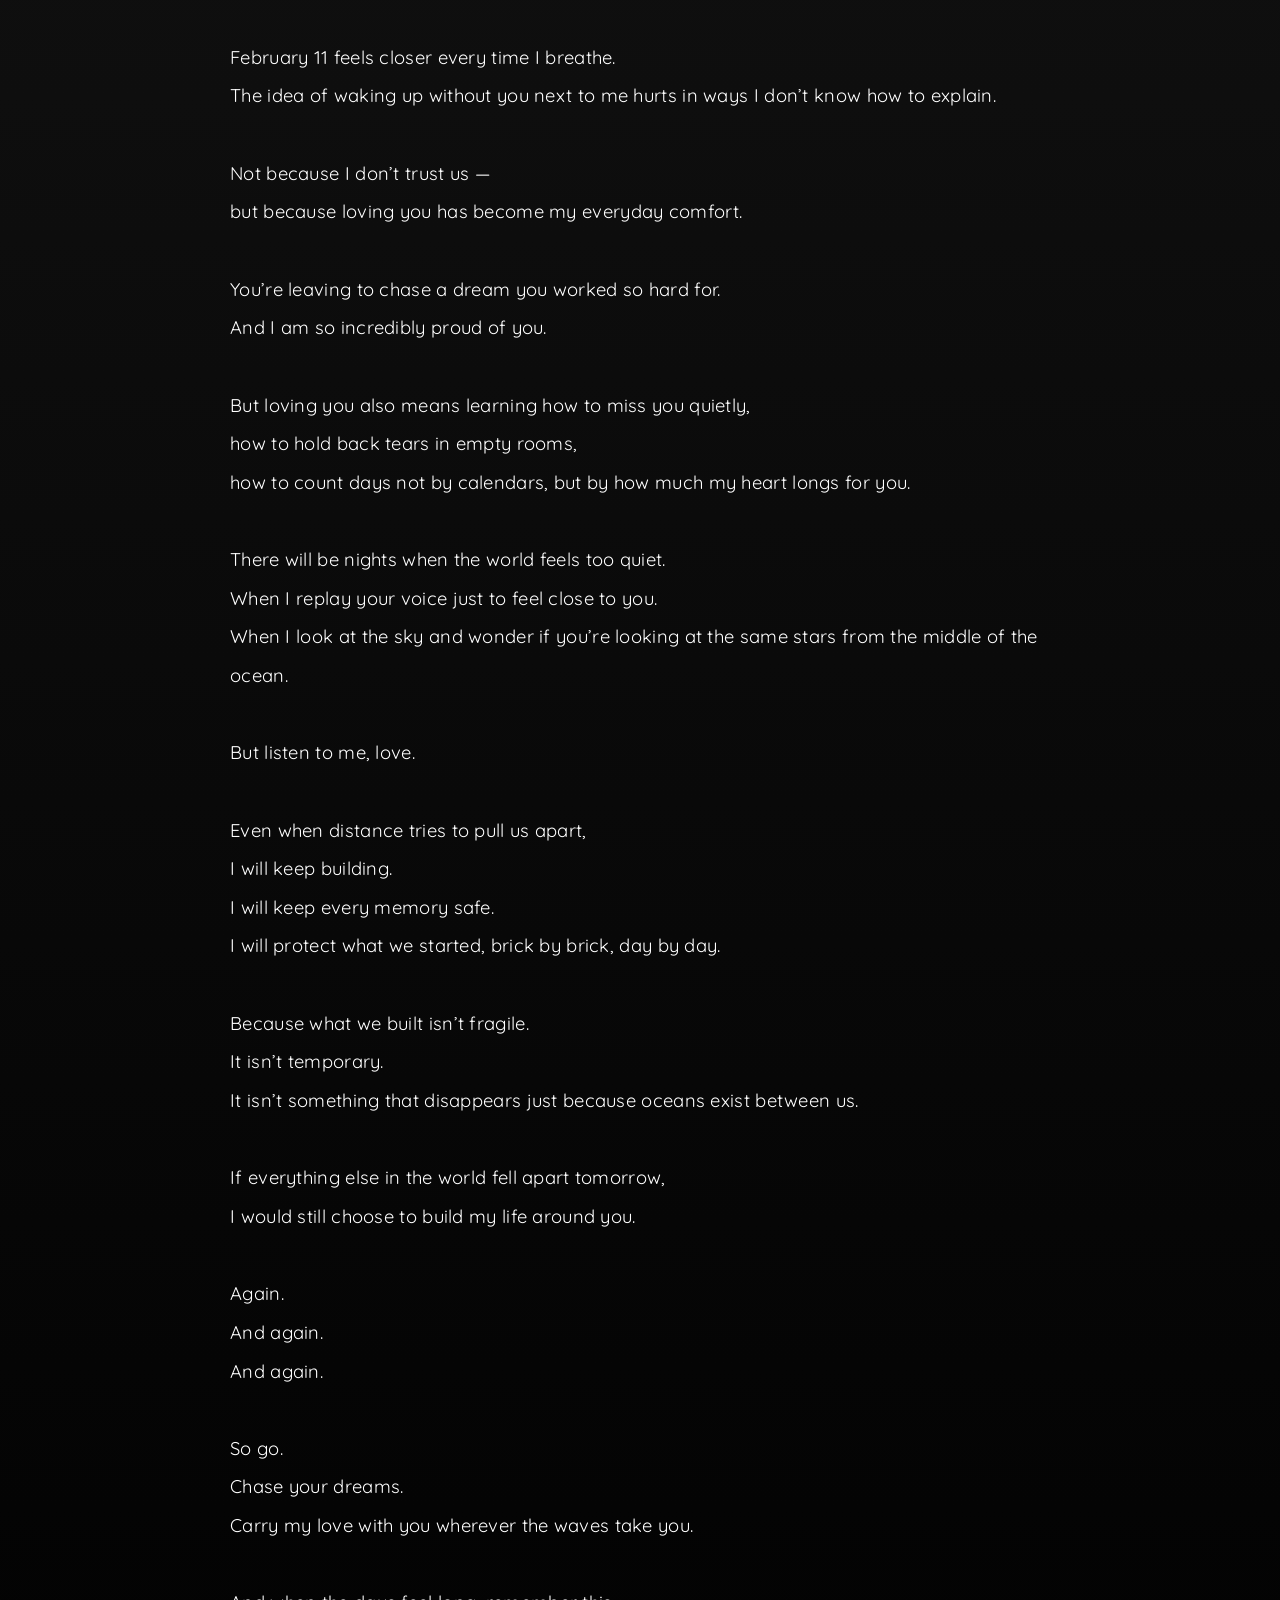
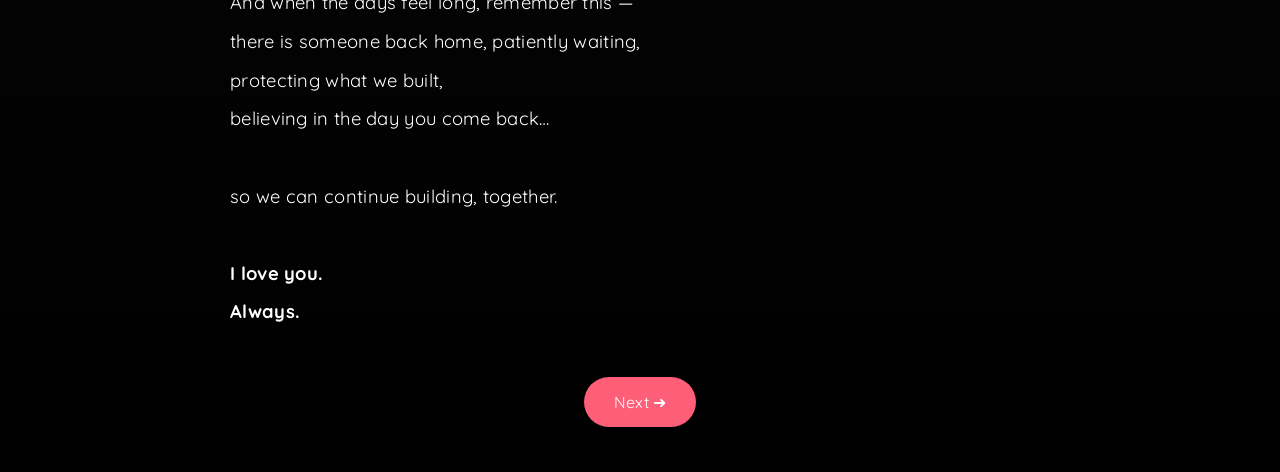
==== commit 8b3fec0b: "Add files via upload" ====
--- a/index.html
+++ b/index.html
@@ -1,262 +1,208 @@
 <!DOCTYPE html>
 <html lang="en">
 <head>
-  <meta charset="UTF-8">
-  <title>Happy Anniversary ❤️</title>
-  <link rel="stylesheet" href="style.css">
-  <style>
-    body {
-      margin: 0;
-      font-family: "Poppins", sans-serif;
-      background: #ffcce6;
-    }
-
-    /* OPEN BUTTON PAGE */
-    #password-gate.centered {
-      display: flex;
-      flex-direction: column;
-      justify-content: center;
-      align-items: center;
-      height: 100vh;
-      text-align: center;
-      background: linear-gradient(135deg,#ff9a9e,#fecfef);
-    }
-    #password-gate h1,
-    #password-gate h3 {
-      color: white;
-      margin-bottom: 20px;
-      text-shadow: 0 3px 10px rgba(0,0,0,0.3);
-    }
-    #password-gate h1 { font-size: 40px; }
-    #password-gate h3 { font-size: 28px; }
-    #password-gate button {
-      padding: 15px 30px;
-      border: none;
-      background: #ff4d6d;
-      color: white;
-      border-radius: 12px;
-      cursor: pointer;
-      font-size: 20px;
-    }
-
-    /* NAVBAR */
-    .navbar {
-      width: 100%;
-      background: rgba(255,255,255,0.9);
-      padding: 12px 20px;
-      display: flex;
-      justify-content: space-between;
-      align-items: center;
-      position: fixed;
-      top: 0;
-      left: 0;
-      backdrop-filter: blur(10px);
-      box-shadow: 0 4px 10px rgba(0,0,0,0.1);
-      z-index: 999;
-      display: none;
-      flex-wrap: wrap;
-    }
-    .navbar a {
-      text-decoration: none;
-      color: #d60048;
-      font-weight: bold;
-      margin: 5px 10px;
-      font-size: 18px;
-    }
-
-    /* Hero Section */
-    .hero {
-      padding: 80px 20px;
-      text-align: center;
-      background-image: url('bg.jpg');
-      background-size: cover;
-      background-position: center;
-      color: white;
-    }
-    .hero h1 { font-size: 36px; margin-bottom: 20px; }
-    .hero p { font-size: 20px; }
-
-    /* Carousel */
-    .carousel-container {
-      width: 90%;
-      max-width: 800px;
-      margin: 50px auto;
-      overflow: hidden;
-      border-radius: 15px;
-      box-shadow: 0 8px 20px rgba(0,0,0,0.3);
-    }
-    .carousel-slide {
-      display: flex;
-      transition: transform 0.5s ease-in-out;
-    }
-    .carousel-slide img {
-      width: 100%;
-      flex-shrink: 0;
-      height: auto;
-      object-fit: cover;
-      border-radius: 15px;
-    }
-
-    /* Video */
-    .video-container {
-      text-align: center;
-      margin: 50px 20px;
-    }
-    .video-container video {
-      width: 100%;
-      max-width: 600px;
-      height: auto;
-      border-radius: 12px;
-    }
-
-    /* Messages Section */
-    .section-messages {
-      padding: 50px 20px;
-      text-align: center;
-      background: #ffe6f0;
-    }
-    .section-messages h2 {
-      font-size: 32px;
-      color: #d60048;
-      margin-bottom: 30px;
-    }
-    .card-container {
-      display: grid;
-      grid-template-columns: repeat(auto-fit, minmax(250px, 1fr));
-      gap: 20px;
-      justify-items: center;
-    }
-    .msg-card {
-      background: white;
-      padding: 20px;
-      border-radius: 15px;
-      box-shadow: 0 6px 15px rgba(0,0,0,0.1);
-      border-left: 5px solid #ff4d6d;
-      font-style: italic;
-      font-size: 16px;
-      text-align: left;
-      transition: transform 0.3s;
-    }
-    .msg-card:hover { transform: translateY(-5px); }
-
-    /* Petals */
-    .petal {
-      position: fixed;
-      top: -10px;
-      width: 15px;
-      height: 15px;
-      background: pink;
-      border-radius: 50%;
-      opacity: 0.8;
-      animation: fall 10s linear forwards;
-    }
-    @keyframes fall { to { transform: translateY(90vh); opacity:0; } }
-
-    /* RESPONSIVE MEDIA QUERIES */
-    @media (max-width: 768px) {
-      .hero h1 { font-size: 28px; }
-      .hero p { font-size: 16px; }
-      .section-messages h2 { font-size: 28px; }
-      .navbar a { font-size: 16px; margin: 5px; }
-      .carousel-container { width: 95%; }
-    }
-    @media (max-width: 480px) {
-      .hero h1 { font-size: 24px; }
-      .hero p { font-size: 14px; }
-      .section-messages h2 { font-size: 24px; }
-    }
-  </style>
+<meta charset="UTF-8">
+<title>For My Love ❤️</title>
+<meta name="viewport" content="width=device-width, initial-scale=1.0">
+
+<!-- Google Font -->
+<link href="https://fonts.googleapis.com/css2?family=Playfair+Display:ital@0;1&family=Quicksand:wght@400;500&display=swap" rel="stylesheet">
+
+<style>
+body {
+    margin: 0;
+    font-family: 'Quicksand', sans-serif;
+    background: linear-gradient(to bottom, #1a1a1a, #000);
+    color: #fff;
+    text-align: center;
+}
+
+.container {
+    padding: 30px;
+    max-width: 820px;
+    margin: auto;
+}
+
+h1 {
+    color: #ff5e78;
+    font-family: 'Playfair Display', serif;
+    font-size: 2.4em;
+}
+
+h2 {
+    color: #ff9aa2;
+    font-family: 'Playfair Display', serif;
+}
+
+p {
+    font-size: 1.15em;
+    line-height: 2.1;
+    margin: 30px 0;
+    text-align: left;
+    letter-spacing: 0.3px;
+}
+
+button {
+    background: #ff5e78;
+    border: none;
+    color: white;
+    padding: 15px 30px;
+    font-size: 16px;
+    border-radius: 30px;
+    cursor: pointer;
+    margin: 15px;
+    font-family: 'Quicksand', sans-serif;
+}
+
+.photo-box {
+    width: 260px;
+    height: 260px;
+    margin: 30px auto;
+    border-radius: 22px;
+    overflow: hidden;
+    box-shadow: 0 0 30px rgba(255,94,120,0.45);
+}
+
+.photo-box img {
+    width: 100%;
+    height: 100%;
+    object-fit: cover;
+    transition: opacity 1s ease;
+}
+</style>
 </head>
+
 <body>
 
-  <!-- OPEN BUTTON PAGE -->
-  <section id="password-gate" class="centered">
-    <h1>Welcome My Love ❤️</h1>
-    <h3>Happy Anniversary baby ❤️</h3>
-    <button onclick="openSite()">Open</button>
-  </section>
-
-  <!-- MAIN CONTENT HIDDEN UNTIL OPEN -->
-  <div id="content" style="display:none;">
-
-    <!-- Navbar -->
-    <nav class="navbar">
-      <div><strong>❤️ Our Anniversary</strong></div>
-      <div>
-        <a href="index.html">Home</a>
-        <a href="gallery.html">Gallery</a>
-        <a href="messages.html">Messages</a>
-        <a href="secret.html">Secret</a>
-        <a href="navbar.html"></a>
-      </div>
-    </nav>
-
-    <!-- Hero Section -->
-    <section id="hero" class="hero">
-      <h1>Happy 2nd Anniversary, Love ❤️</h1>
-      <p>You are my forever, my comfort, my happiness.</p>
-    </section>
-
-    <!-- Carousel Section -->
-    <section id="carousel" class="carousel-container">
-      <div class="carousel-slide">
-        <img src="c1.jpeg" alt="Photo 1">
-        <img src="c2.jpg" alt="Photo 2">
-        <img src="c3.jpg" alt="Photo 3">
-      </div>
-    </section>
-
-    <!-- Video Section -->
-    <section class="video-container">
-      <video id="loveVideo" controls>
-        <source src="lv_7136582839465823489_20251205225628.mp4" type="video/mp4">
-      </video>
-    </section>
-
-    <!-- Messages Section -->
-    <section id="messages" class="section-messages">
-      <h2>Messages for You 💌</h2>
-      <div class="card-container">
-        <div class="msg-card"><p>"Love, every day with you feels like a blessing I don’t deserve, but I’m forever thankful for it."</p></div>
-        <div class="msg-card"><p>"You are my heart, my home, and my happiness. I love you more than words can say."</p></div>
-        <div class="msg-card"><p>"Your smile lights up my darkest days, and your laugh is the sweetest melody I know."</p></div>
-        <div class="msg-card"><p>"I will always choose you today, tomorrow, and forever."</p></div>
-        <div class="msg-card"><p>"In your eyes, I see my future, and in your arms, I find my peace. Happy anniversary, my everything."</p></div>
-        <div class="msg-card"><p>"You make every moment magical, and I can't imagine my life without you by my side."</p></div>
-      </div>
-    </section>
-
-  </div>
-
-  <!-- Petals Container -->
-  <div id="petal-container"></div>
-
-  <script>
-    // Open site logic
-    function openSite() {
-      document.getElementById("password-gate").style.display = "none";
-      document.getElementById("content").style.display = "block";
-      document.querySelector(".navbar").style.display = "flex";
-    }
-
-    // Carousel
-    const slide = document.querySelector('.carousel-slide');
-    const slides = document.querySelectorAll('.carousel-slide img');
-    let currentIndex = 0;
-    setInterval(() => {
-      currentIndex++;
-      if(currentIndex >= slides.length) currentIndex = 0;
-      slide.style.transform = `translateX(-${currentIndex * 100}%)`;
-    }, 3000);
-
-    // Falling petals
-    setInterval(() => {
-      let petal = document.createElement("div");
-      petal.classList.add("petal");
-      petal.style.left = Math.random() * window.innerWidth + "px";
-      document.getElementById("petal-container").appendChild(petal);
-      setTimeout(() => { petal.remove(); }, 4000);
-    }, 300);
-  </script>
+<audio id="bgMusic" loop>
+    <source src="m1.mp3" type="audio/mpeg">
+</audio>
+
+<div class="container">
+    <h1>Happy Monthsary, My Love ❤️</h1>
+    <h2>February 6, 2026</h2>
+
+    <div class="photo-box">
+        <img id="slideshow" src="1.jpg">
+    </div>
+
+    <button onclick="playMusic()">Play Our Song 🎵</button>
+
+    <p>
+        <strong>My love,</strong><br><br>
+
+        If you’re reading this while the song is playing,  
+        I want you to know something first.<br><br>
+
+        This isn’t just a message.<br>
+        This is me standing in front of you,  
+        with nothing to hide,  
+        hoping you feel what I feel.<br><br>
+
+        Loving you feels like building a home piece by piece.<br><br>
+
+        Not something rushed.<br>
+        Not something perfect.<br><br>
+
+        But something made carefully, patiently, with intention.<br><br>
+
+        Every smile we shared was a brick.<br>
+        Every late-night conversation was another wall.<br>
+        Every time we chose to stay,  
+        even when it was hard,  
+        we built the foundation a little stronger.<br><br>
+
+        There were moments I didn’t know if I was building right.<br>
+        Moments I was scared I’d place the wrong piece  
+        and everything would fall apart.<br><br>
+
+        But even then, you stayed.<br>
+        You held my hands while I learned.<br>
+        You believed in what we were building,  
+        even when I doubted myself.<br><br>
+
+        And now… life is asking us to step away  
+        from what we built, just for a while.<br><br>
+
+        February 11 feels closer every time I breathe.<br>
+        The idea of waking up without you next to me  
+        hurts in ways I don’t know how to explain.<br><br>
+
+        Not because I don’t trust us —<br>
+        but because loving you has become my everyday comfort.<br><br>
+
+        You’re leaving to chase a dream you worked so hard for.<br>
+        And I am so incredibly proud of you.<br><br>
+
+        But loving you also means learning how to miss you quietly,<br>
+        how to hold back tears in empty rooms,<br>
+        how to count days not by calendars,  
+        but by how much my heart longs for you.<br><br>
+
+        There will be nights when the world feels too quiet.<br>
+        When I replay your voice just to feel close to you.<br>
+        When I look at the sky  
+        and wonder if you’re looking at the same stars  
+        from the middle of the ocean.<br><br>
+
+        But listen to me, love.<br><br>
+
+        Even when distance tries to pull us apart,<br>
+        I will keep building.<br>
+        I will keep every memory safe.<br>
+        I will protect what we started,  
+        brick by brick, day by day.<br><br>
+
+        Because what we built isn’t fragile.<br>
+        It isn’t temporary.<br>
+        It isn’t something that disappears  
+        just because oceans exist between us.<br><br>
+
+        If everything else in the world fell apart tomorrow,<br>
+        I would still choose to build my life around you.<br><br>
+
+        Again.<br>
+        And again.<br>
+        And again.<br><br>
+
+        So go.<br>
+        Chase your dreams.<br>
+        Carry my love with you wherever the waves take you.<br><br>
+
+        And when the days feel long, remember this —<br>
+        there is someone back home, patiently waiting,<br>
+        protecting what we built,<br>
+        believing in the day you come back…<br><br>
+
+        so we can continue building, together.<br><br>
+
+        <strong>I love you.</strong><br>
+        <strong>Always.</strong>
+    </p>
+
+    <button onclick="nextPage()">Next ➜</button>
+</div>
+
+<script>
+function playMusic(){
+    document.getElementById("bgMusic").play();
+}
+
+function nextPage(){
+    window.location.href = "page2.html";
+}
+
+const images = ["1.jpg","2.jpg","3.jpg"];
+let i = 0;
+setInterval(()=>{
+    i = (i+1) % images.length;
+    slideshow.style.opacity = 0;
+    setTimeout(()=>{
+        slideshow.src = images[i];
+        slideshow.style.opacity = 1;
+    },500);
+},3000);
+</script>
+
 </body>
-</html>+</html>
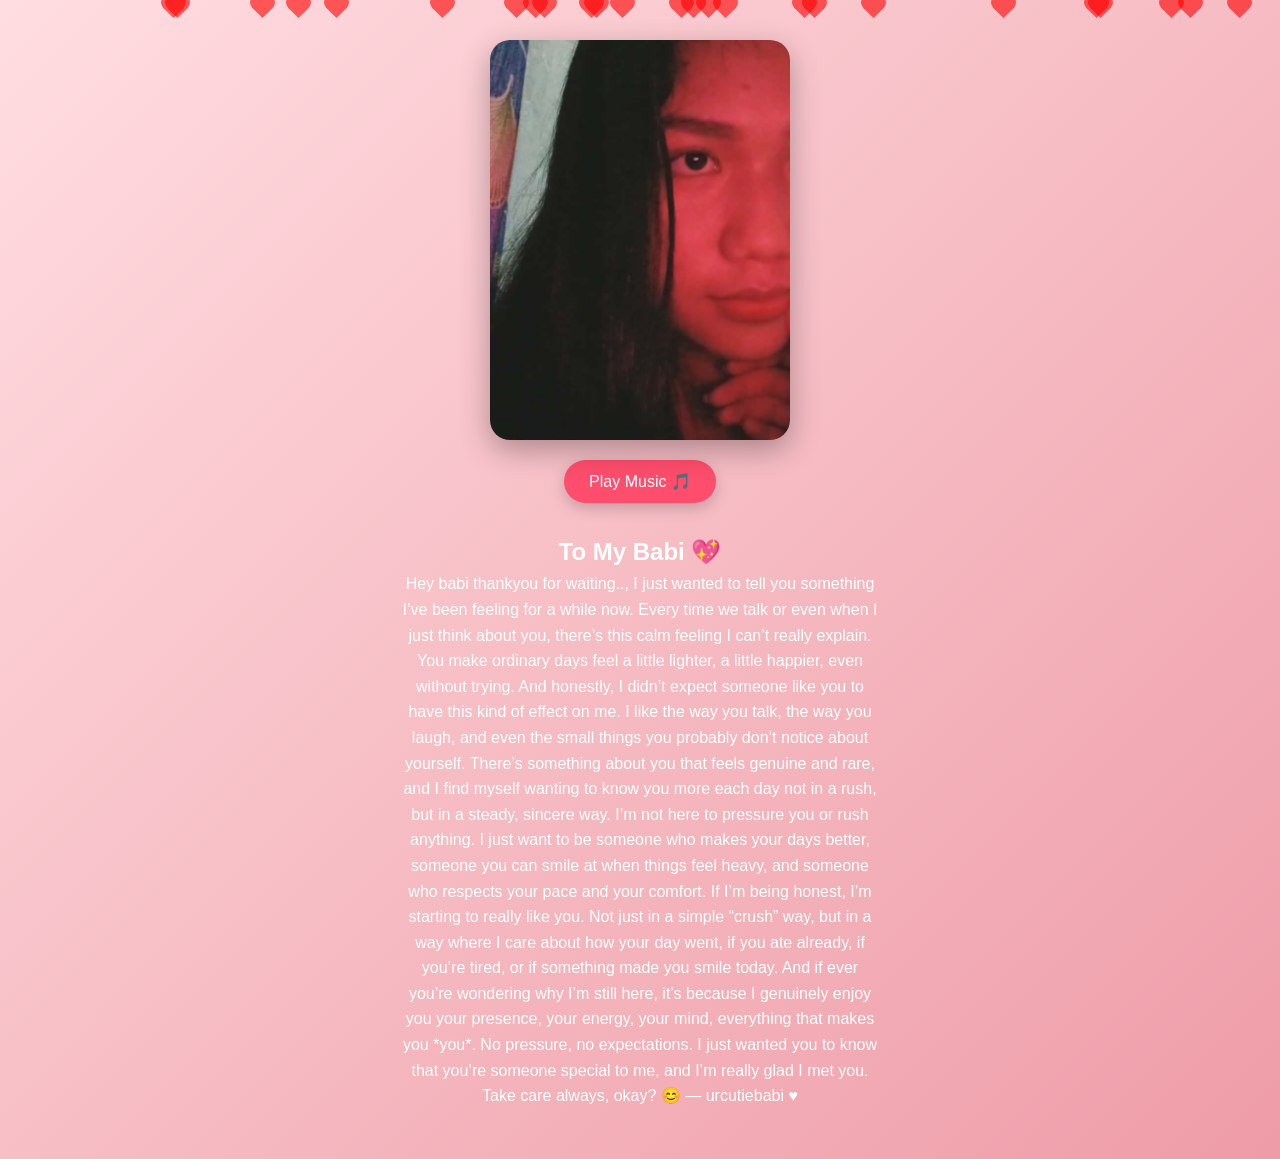
==== commit 78ba3e52: "Add files via upload" ====
--- a/index.html
+++ b/index.html
@@ -2,207 +2,188 @@
 <html lang="en">
 <head>
 <meta charset="UTF-8">
-<title>For My Love ❤️</title>
-<meta name="viewport" content="width=device-width, initial-scale=1.0">
-
-<!-- Google Font -->
-<link href="https://fonts.googleapis.com/css2?family=Playfair+Display:ital@0;1&family=Quicksand:wght@400;500&display=swap" rel="stylesheet">
-
+<title>For My Love 💖</title>
 <style>
-body {
-    margin: 0;
-    font-family: 'Quicksand', sans-serif;
-    background: linear-gradient(to bottom, #1a1a1a, #000);
-    color: #fff;
-    text-align: center;
+*{
+  margin:0;
+  padding:0;
+  box-sizing:border-box;
+  font-family: Arial, sans-serif;
 }
 
-.container {
-    padding: 30px;
-    max-width: 820px;
-    margin: auto;
+body{
+  background: linear-gradient(135deg,#ffdde1,#ee9ca7);
+  overflow-x:hidden;
+  min-height:100vh;
 }
 
-h1 {
-    color: #ff5e78;
-    font-family: 'Playfair Display', serif;
-    font-size: 2.4em;
+/* Floating hearts */
+.heart{
+  position:absolute;
+  width:15px;
+  height:15px;
+  background:red;
+  transform:rotate(45deg);
+  animation: float 6s linear infinite;
+  opacity:0.6;
+}
+.heart::before,
+.heart::after{
+  content:"";
+  position:absolute;
+  width:15px;
+  height:15px;
+  background:red;
+  border-radius:50%;
+}
+.heart::before{top:-7px; left:0;}
+.heart::after{left:-7px; top:0;}
+
+@keyframes float{
+  0%{transform:translateY(100vh) rotate(45deg);}
+  100%{transform:translateY(-10vh) rotate(45deg);}
 }
 
-h2 {
-    color: #ff9aa2;
-    font-family: 'Playfair Display', serif;
+/* Center container */
+.container{
+  display:flex;
+  flex-direction:column;
+  align-items:center;
+  padding:40px 20px;
 }
 
-p {
-    font-size: 1.15em;
-    line-height: 2.1;
-    margin: 30px 0;
-    text-align: left;
-    letter-spacing: 0.3px;
+/* Card slider */
+.card{
+  width:300px;
+  height:400px;
+  overflow:hidden;
+  border-radius:20px;
+  box-shadow:0 10px 30px rgba(0,0,0,0.3);
+  position:relative;
 }
 
-button {
-    background: #ff5e78;
-    border: none;
-    color: white;
-    padding: 15px 30px;
-    font-size: 16px;
-    border-radius: 30px;
-    cursor: pointer;
-    margin: 15px;
-    font-family: 'Quicksand', sans-serif;
+.slides{
+  display:flex;
+  width:400%;
+  height:100%;
+  animation: slide 12s infinite;
 }
 
-.photo-box {
-    width: 260px;
-    height: 260px;
-    margin: 30px auto;
-    border-radius: 22px;
-    overflow: hidden;
-    box-shadow: 0 0 30px rgba(255,94,120,0.45);
+.slides img{
+  width:300px;
+  height:400px;
+  object-fit:cover;
 }
 
-.photo-box img {
-    width: 100%;
-    height: 100%;
-    object-fit: cover;
-    transition: opacity 1s ease;
+@keyframes slide{
+  0%{transform:translateX(0);}
+  25%{transform:translateX(-300px);}
+  50%{transform:translateX(-600px);}
+  75%{transform:translateX(-900px);}
+  100%{transform:translateX(0);}
+}
+
+/* Music button */
+button{
+  margin-top:20px;
+  padding:12px 25px;
+  border:none;
+  border-radius:30px;
+  background:#ff4d6d;
+  color:white;
+  font-size:16px;
+  cursor:pointer;
+  box-shadow:0 5px 15px rgba(0,0,0,0.2);
+  transition:0.3s;
+}
+
+button:hover{
+  transform:scale(1.05);
+}
+
+/* Message */
+.message{
+  margin-top:20px;
+  max-width:500px;
+  text-align:center;
+  color:#fff;
+  font-size:16px;
+  line-height:1.6;
+  padding:10px;
 }
 </style>
 </head>
-
 <body>
 
-<audio id="bgMusic" loop>
-    <source src="m1.mp3" type="audio/mpeg">
-</audio>
+<!-- floating hearts -->
+<script>
+for(let i=0;i<25;i++){
+  let heart=document.createElement("div");
+  heart.className="heart";
+  heart.style.left=Math.random()*100+"vw";
+  heart.style.animationDuration=(3+Math.random()*5)+"s";
+  document.body.appendChild(heart);
+}
+</script>
 
 <div class="container">
-    <h1>Happy Monthsary, My Love ❤️</h1>
-    <h2>February 6, 2026</h2>
 
-    <div class="photo-box">
-        <img id="slideshow" src="1.jpg">
+  <!-- Photo Card -->
+  <div class="card">
+    <div class="slides">
+      <img src="1.jpeg">
+      <img src="2.jpeg">
+      <img src="3.jpeg">
+      <img src="4.jpeg">
     </div>
+  </div>
 
-    <button onclick="playMusic()">Play Our Song 🎵</button>
+  <!-- Music -->
+  <audio id="music" src="Daylight.mp3"></audio>
+  <button onclick="toggleMusic()" id="btn">Play Music 🎵</button>
 
+  <!-- Message -->
+  <div class="message">
+    <h2>To My Babi 💖</h2>
     <p>
-        <strong>My love,</strong><br><br>
+Hey babi thankyou for waiting..,
 
-        If you’re reading this while the song is playing,  
-        I want you to know something first.<br><br>
+I just wanted to tell you something I’ve been feeling for a while now.
 
-        This isn’t just a message.<br>
-        This is me standing in front of you,  
-        with nothing to hide,  
-        hoping you feel what I feel.<br><br>
+Every time we talk or even when I just think about you, there’s this calm feeling I can’t really explain. You make ordinary days feel a little lighter, a little happier, even without trying. And honestly, I didn’t expect someone like you to have this kind of effect on me.
 
-        Loving you feels like building a home piece by piece.<br><br>
+I like the way you talk, the way you laugh, and even the small things you probably don’t notice about yourself. There’s something about you that feels genuine and rare, and I find myself wanting to know you more each day not in a rush, but in a steady, sincere way.
 
-        Not something rushed.<br>
-        Not something perfect.<br><br>
+I’m not here to pressure you or rush anything. I just want to be someone who makes your days better, someone you can smile at when things feel heavy, and someone who respects your pace and your comfort.
 
-        But something made carefully, patiently, with intention.<br><br>
+If I’m being honest, I’m starting to really like you. Not just in a simple “crush” way, but in a way where I care about how your day went, if you ate already, if you’re tired, or if something made you smile today.
 
-        Every smile we shared was a brick.<br>
-        Every late-night conversation was another wall.<br>
-        Every time we chose to stay,  
-        even when it was hard,  
-        we built the foundation a little stronger.<br><br>
+And if ever you’re wondering why I’m still here, it’s because I genuinely enjoy you your presence, your energy, your mind, everything that makes you *you*.
 
-        There were moments I didn’t know if I was building right.<br>
-        Moments I was scared I’d place the wrong piece  
-        and everything would fall apart.<br><br>
+No pressure, no expectations. I just wanted you to know that you’re someone special to me, and I’m really glad I met you.
 
-        But even then, you stayed.<br>
-        You held my hands while I learned.<br>
-        You believed in what we were building,  
-        even when I doubted myself.<br><br>
+Take care always, okay? 😊
 
-        And now… life is asking us to step away  
-        from what we built, just for a while.<br><br>
+— urcutiebabi ♥️
+    </p>
+  </div>
 
-        February 11 feels closer every time I breathe.<br>
-        The idea of waking up without you next to me  
-        hurts in ways I don’t know how to explain.<br><br>
-
-        Not because I don’t trust us —<br>
-        but because loving you has become my everyday comfort.<br><br>
-
-        You’re leaving to chase a dream you worked so hard for.<br>
-        And I am so incredibly proud of you.<br><br>
-
-        But loving you also means learning how to miss you quietly,<br>
-        how to hold back tears in empty rooms,<br>
-        how to count days not by calendars,  
-        but by how much my heart longs for you.<br><br>
-
-        There will be nights when the world feels too quiet.<br>
-        When I replay your voice just to feel close to you.<br>
-        When I look at the sky  
-        and wonder if you’re looking at the same stars  
-        from the middle of the ocean.<br><br>
-
-        But listen to me, love.<br><br>
-
-        Even when distance tries to pull us apart,<br>
-        I will keep building.<br>
-        I will keep every memory safe.<br>
-        I will protect what we started,  
-        brick by brick, day by day.<br><br>
-
-        Because what we built isn’t fragile.<br>
-        It isn’t temporary.<br>
-        It isn’t something that disappears  
-        just because oceans exist between us.<br><br>
-
-        If everything else in the world fell apart tomorrow,<br>
-        I would still choose to build my life around you.<br><br>
-
-        Again.<br>
-        And again.<br>
-        And again.<br><br>
-
-        So go.<br>
-        Chase your dreams.<br>
-        Carry my love with you wherever the waves take you.<br><br>
-
-        And when the days feel long, remember this —<br>
-        there is someone back home, patiently waiting,<br>
-        protecting what we built,<br>
-        believing in the day you come back…<br><br>
-
-        so we can continue building, together.<br><br>
-
-        <strong>I love you.</strong><br>
-        <strong>Always.</strong>
-    </p>
-
-    <button onclick="nextPage()">Next ➜</button>
 </div>
 
 <script>
-function playMusic(){
-    document.getElementById("bgMusic").play();
+let music = document.getElementById("music");
+let btn = document.getElementById("btn");
+
+function toggleMusic(){
+  if(music.paused){
+    music.play();
+    btn.innerHTML = "Pause Music ⏸️";
+  } else {
+    music.pause();
+    btn.innerHTML = "Play Music 🎵";
+  }
 }
-
-function nextPage(){
-    window.location.href = "page2.html";
-}
-
-const images = ["1.jpg","2.jpg","3.jpg"];
-let i = 0;
-setInterval(()=>{
-    i = (i+1) % images.length;
-    slideshow.style.opacity = 0;
-    setTimeout(()=>{
-        slideshow.src = images[i];
-        slideshow.style.opacity = 1;
-    },500);
-},3000);
 </script>
 
 </body>
-</html>
+</html>
